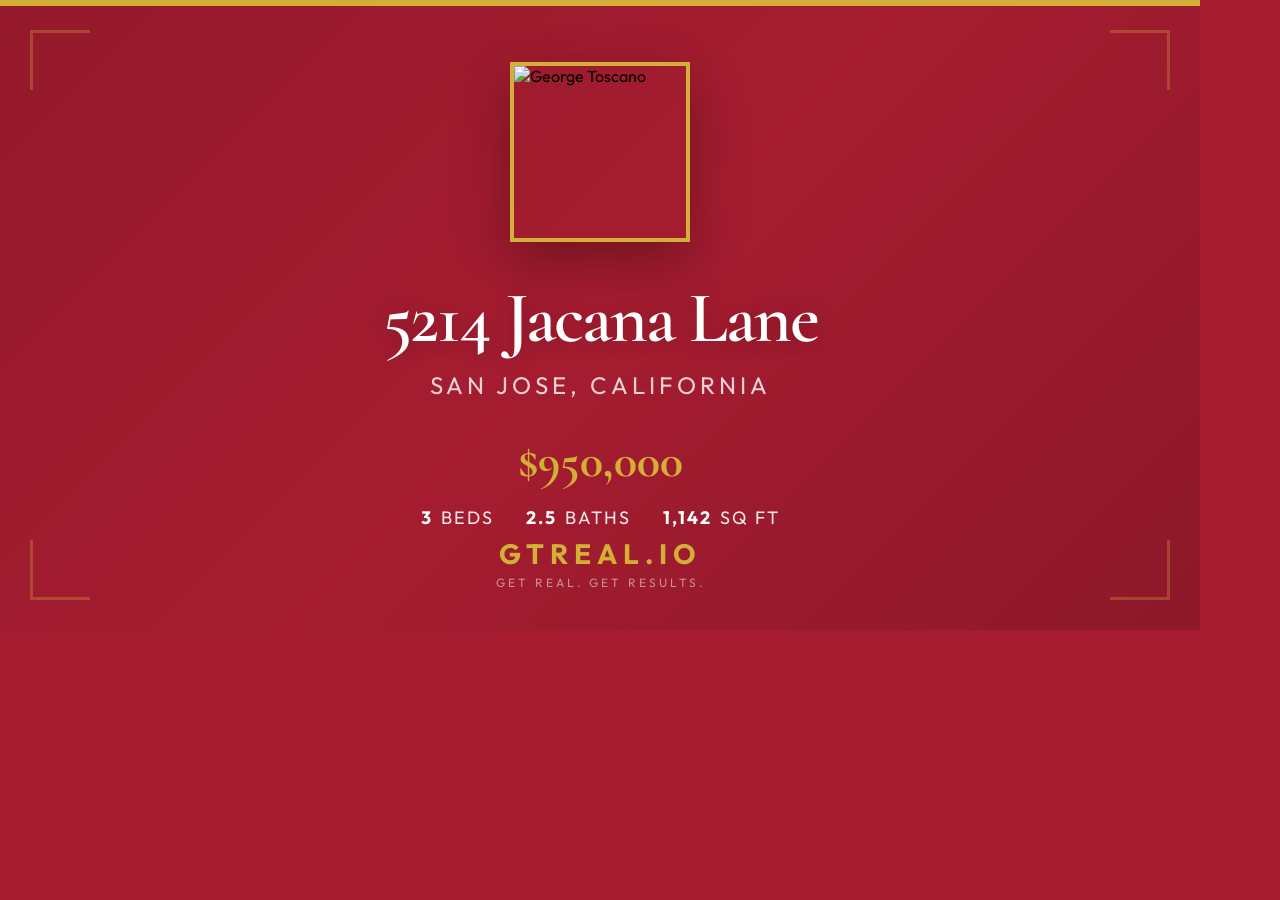
==== frontend/public/og-image.html @ 2ebf5fbe "auto-commit for e086c2da-50cc-4837-908b-cd1df7fe6bb3" ====
<!DOCTYPE html>
<html lang="en">
<head>
    <meta charset="UTF-8">
    <meta name="viewport" content="width=1200, height=630">
    <title>OG Image Generator</title>
    <link href="https://fonts.googleapis.com/css2?family=Cormorant+Garamond:wght@400;500;600;700&family=Outfit:wght@300;400;500;600;700&display=swap" rel="stylesheet">
    <style>
        * {
            margin: 0;
            padding: 0;
            box-sizing: border-box;
        }
        body {
            width: 1200px;
            height: 630px;
            background: #A51C30;
            font-family: 'Outfit', sans-serif;
            display: flex;
            flex-direction: column;
            align-items: center;
            justify-content: center;
            position: relative;
            overflow: hidden;
        }
        
        /* Subtle pattern overlay */
        body::before {
            content: '';
            position: absolute;
            inset: 0;
            background: linear-gradient(135deg, rgba(0,0,0,0.1) 0%, transparent 50%, rgba(0,0,0,0.15) 100%);
            pointer-events: none;
        }
        
        /* Gold accent line at top */
        .gold-line {
            position: absolute;
            top: 0;
            left: 0;
            right: 0;
            height: 6px;
            background: #D4AF37;
        }
        
        /* Main content */
        .content {
            display: flex;
            flex-direction: column;
            align-items: center;
            z-index: 1;
        }
        
        /* Headshot container */
        .headshot-container {
            width: 180px;
            height: 180px;
            border: 4px solid #D4AF37;
            overflow: hidden;
            margin-bottom: 32px;
            box-shadow: 0 20px 50px rgba(0,0,0,0.3);
        }
        
        .headshot {
            width: 100%;
            height: 100%;
            object-fit: cover;
            object-position: top;
        }
        
        /* Address */
        .address {
            font-family: 'Cormorant Garamond', serif;
            font-size: 72px;
            font-weight: 600;
            color: white;
            letter-spacing: -2px;
            margin-bottom: 8px;
            text-shadow: 0 2px 20px rgba(0,0,0,0.2);
        }
        
        .city {
            font-size: 24px;
            color: rgba(255,255,255,0.8);
            letter-spacing: 4px;
            text-transform: uppercase;
            margin-bottom: 32px;
        }
        
        /* Price tag */
        .price {
            font-family: 'Cormorant Garamond', serif;
            font-size: 48px;
            font-weight: 700;
            color: #D4AF37;
            margin-bottom: 16px;
        }
        
        /* Stats */
        .stats {
            display: flex;
            gap: 32px;
            color: rgba(255,255,255,0.9);
            font-size: 18px;
            letter-spacing: 2px;
            text-transform: uppercase;
            margin-bottom: 40px;
        }
        
        .stat {
            display: flex;
            align-items: center;
            gap: 8px;
        }
        
        .stat-value {
            font-weight: 700;
            color: white;
        }
        
        /* GT Real branding */
        .gtreal {
            position: absolute;
            bottom: 40px;
            display: flex;
            flex-direction: column;
            align-items: center;
        }
        
        .gtreal-name {
            font-size: 28px;
            font-weight: 700;
            color: #D4AF37;
            letter-spacing: 6px;
            text-transform: uppercase;
        }
        
        .gtreal-tagline {
            font-size: 12px;
            color: rgba(255,255,255,0.5);
            letter-spacing: 3px;
            text-transform: uppercase;
            margin-top: 4px;
        }
        
        /* Corner accents */
        .corner {
            position: absolute;
            width: 60px;
            height: 60px;
            border: 3px solid rgba(212,175,55,0.3);
        }
        .corner-tl { top: 30px; left: 30px; border-right: none; border-bottom: none; }
        .corner-tr { top: 30px; right: 30px; border-left: none; border-bottom: none; }
        .corner-bl { bottom: 30px; left: 30px; border-right: none; border-top: none; }
        .corner-br { bottom: 30px; right: 30px; border-left: none; border-top: none; }
    </style>
</head>
<body>
    <div class="gold-line"></div>
    <div class="corner corner-tl"></div>
    <div class="corner corner-tr"></div>
    <div class="corner corner-bl"></div>
    <div class="corner corner-br"></div>
    
    <div class="content">
        <div class="headshot-container">
            <img class="headshot" src="https://customer-assets.emergentagent.com/job_luxury-home-showcase-1/artifacts/sc55xg76_image.png" alt="George Toscano">
        </div>
        
        <div class="address">5214 Jacana Lane</div>
        <div class="city">San Jose, California</div>
        
        <div class="price">$950,000</div>
        
        <div class="stats">
            <div class="stat"><span class="stat-value">3</span> Beds</div>
            <div class="stat"><span class="stat-value">2.5</span> Baths</div>
            <div class="stat"><span class="stat-value">1,142</span> Sq Ft</div>
        </div>
    </div>
    
    <div class="gtreal">
        <div class="gtreal-name">GTREAL.IO</div>
        <div class="gtreal-tagline">Get Real. Get Results.</div>
    </div>
</body>
</html>
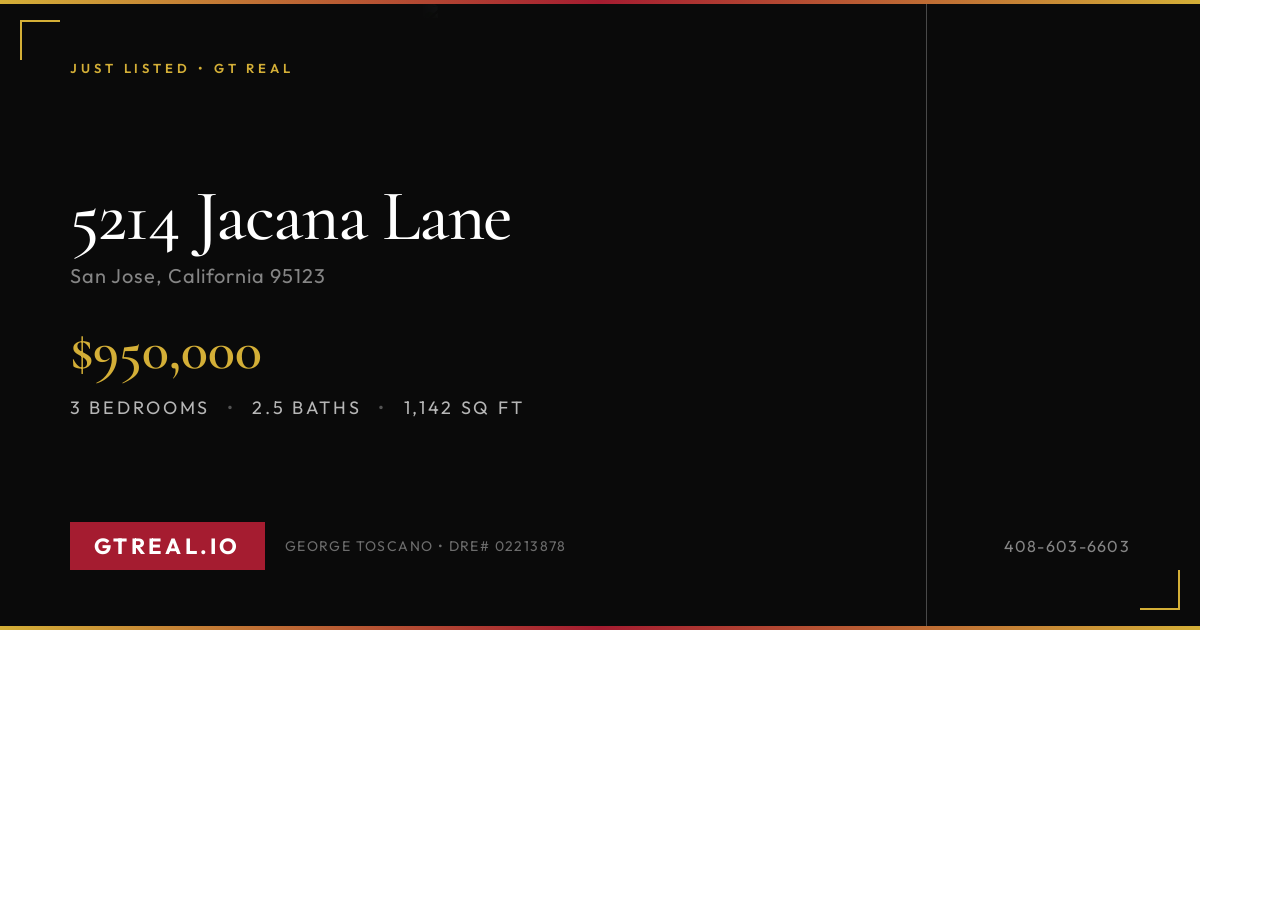
==== commit 0dcfe2a4: "auto-commit for 9723decc-9f2f-4604-8bcc-d53b08c2784b" ====
--- a/frontend/public/og-image.html
+++ b/frontend/public/og-image.html
@@ -1,188 +1,229 @@
 <!DOCTYPE html>
-<html lang="en">
+<html>
 <head>
-    <meta charset="UTF-8">
-    <meta name="viewport" content="width=1200, height=630">
-    <title>OG Image Generator</title>
-    <link href="https://fonts.googleapis.com/css2?family=Cormorant+Garamond:wght@400;500;600;700&family=Outfit:wght@300;400;500;600;700&display=swap" rel="stylesheet">
-    <style>
-        * {
-            margin: 0;
-            padding: 0;
-            box-sizing: border-box;
-        }
-        body {
-            width: 1200px;
-            height: 630px;
-            background: #A51C30;
-            font-family: 'Outfit', sans-serif;
-            display: flex;
-            flex-direction: column;
-            align-items: center;
-            justify-content: center;
-            position: relative;
-            overflow: hidden;
-        }
-        
-        /* Subtle pattern overlay */
-        body::before {
-            content: '';
-            position: absolute;
-            inset: 0;
-            background: linear-gradient(135deg, rgba(0,0,0,0.1) 0%, transparent 50%, rgba(0,0,0,0.15) 100%);
-            pointer-events: none;
-        }
-        
-        /* Gold accent line at top */
-        .gold-line {
-            position: absolute;
-            top: 0;
-            left: 0;
-            right: 0;
-            height: 6px;
-            background: #D4AF37;
-        }
-        
-        /* Main content */
-        .content {
-            display: flex;
-            flex-direction: column;
-            align-items: center;
-            z-index: 1;
-        }
-        
-        /* Headshot container */
-        .headshot-container {
-            width: 180px;
-            height: 180px;
-            border: 4px solid #D4AF37;
-            overflow: hidden;
-            margin-bottom: 32px;
-            box-shadow: 0 20px 50px rgba(0,0,0,0.3);
-        }
-        
-        .headshot {
-            width: 100%;
-            height: 100%;
-            object-fit: cover;
-            object-position: top;
-        }
-        
-        /* Address */
-        .address {
-            font-family: 'Cormorant Garamond', serif;
-            font-size: 72px;
-            font-weight: 600;
-            color: white;
-            letter-spacing: -2px;
-            margin-bottom: 8px;
-            text-shadow: 0 2px 20px rgba(0,0,0,0.2);
-        }
-        
-        .city {
-            font-size: 24px;
-            color: rgba(255,255,255,0.8);
-            letter-spacing: 4px;
-            text-transform: uppercase;
-            margin-bottom: 32px;
-        }
-        
-        /* Price tag */
-        .price {
-            font-family: 'Cormorant Garamond', serif;
-            font-size: 48px;
-            font-weight: 700;
-            color: #D4AF37;
-            margin-bottom: 16px;
-        }
-        
-        /* Stats */
-        .stats {
-            display: flex;
-            gap: 32px;
-            color: rgba(255,255,255,0.9);
-            font-size: 18px;
-            letter-spacing: 2px;
-            text-transform: uppercase;
-            margin-bottom: 40px;
-        }
-        
-        .stat {
-            display: flex;
-            align-items: center;
-            gap: 8px;
-        }
-        
-        .stat-value {
-            font-weight: 700;
-            color: white;
-        }
-        
-        /* GT Real branding */
-        .gtreal {
-            position: absolute;
-            bottom: 40px;
-            display: flex;
-            flex-direction: column;
-            align-items: center;
-        }
-        
-        .gtreal-name {
-            font-size: 28px;
-            font-weight: 700;
-            color: #D4AF37;
-            letter-spacing: 6px;
-            text-transform: uppercase;
-        }
-        
-        .gtreal-tagline {
-            font-size: 12px;
-            color: rgba(255,255,255,0.5);
-            letter-spacing: 3px;
-            text-transform: uppercase;
-            margin-top: 4px;
-        }
-        
-        /* Corner accents */
-        .corner {
-            position: absolute;
-            width: 60px;
-            height: 60px;
-            border: 3px solid rgba(212,175,55,0.3);
-        }
-        .corner-tl { top: 30px; left: 30px; border-right: none; border-bottom: none; }
-        .corner-tr { top: 30px; right: 30px; border-left: none; border-bottom: none; }
-        .corner-bl { bottom: 30px; left: 30px; border-right: none; border-top: none; }
-        .corner-br { bottom: 30px; right: 30px; border-left: none; border-top: none; }
-    </style>
+<meta charset="utf-8">
+<style>
+  @import url('https://fonts.googleapis.com/css2?family=Cormorant+Garamond:wght@400;500;600;700&family=Outfit:wght@300;400;500;600;700&display=swap');
+  
+  * { margin: 0; padding: 0; box-sizing: border-box; }
+  
+  body {
+    width: 1200px;
+    height: 630px;
+    overflow: hidden;
+    font-family: 'Outfit', sans-serif;
+  }
+  
+  .card {
+    width: 1200px;
+    height: 630px;
+    background: #0A0A0A;
+    display: flex;
+    position: relative;
+    overflow: hidden;
+  }
+  
+  /* Background property image - right side, faded */
+  .bg-image {
+    position: absolute;
+    right: 0;
+    top: 0;
+    width: 65%;
+    height: 100%;
+    object-fit: cover;
+    opacity: 0.35;
+    mask-image: linear-gradient(to right, transparent 0%, black 30%);
+    -webkit-mask-image: linear-gradient(to right, transparent 0%, black 30%);
+  }
+  
+  /* Gold accent line - top */
+  .gold-line-top {
+    position: absolute;
+    top: 0;
+    left: 0;
+    right: 0;
+    height: 4px;
+    background: linear-gradient(90deg, #D4AF37, #A51C30, #D4AF37);
+  }
+  
+  /* Gold accent line - bottom */
+  .gold-line-bottom {
+    position: absolute;
+    bottom: 0;
+    left: 0;
+    right: 0;
+    height: 4px;
+    background: linear-gradient(90deg, #D4AF37, #A51C30, #D4AF37);
+  }
+  
+  /* Content */
+  .content {
+    position: relative;
+    z-index: 2;
+    padding: 60px 70px;
+    display: flex;
+    flex-direction: column;
+    justify-content: space-between;
+    height: 100%;
+    width: 100%;
+  }
+  
+  /* Top section */
+  .top-label {
+    font-family: 'Outfit', sans-serif;
+    font-size: 13px;
+    letter-spacing: 0.3em;
+    text-transform: uppercase;
+    color: #D4AF37;
+    font-weight: 600;
+  }
+  
+  /* Middle section */
+  .middle {
+    flex: 1;
+    display: flex;
+    flex-direction: column;
+    justify-content: center;
+  }
+  
+  .address {
+    font-family: 'Cormorant Garamond', serif;
+    font-size: 72px;
+    font-weight: 500;
+    color: #FFFFFF;
+    line-height: 1.05;
+    letter-spacing: -0.02em;
+    margin-bottom: 8px;
+  }
+  
+  .city {
+    font-family: 'Outfit', sans-serif;
+    font-size: 20px;
+    color: rgba(255,255,255,0.5);
+    letter-spacing: 0.05em;
+    margin-bottom: 28px;
+  }
+  
+  .price {
+    font-family: 'Cormorant Garamond', serif;
+    font-size: 56px;
+    font-weight: 600;
+    color: #D4AF37;
+    margin-bottom: 12px;
+  }
+  
+  .stats {
+    font-family: 'Outfit', sans-serif;
+    font-size: 18px;
+    color: rgba(255,255,255,0.7);
+    letter-spacing: 0.15em;
+    text-transform: uppercase;
+  }
+  
+  .stats span {
+    color: rgba(255,255,255,0.3);
+    margin: 0 10px;
+  }
+  
+  /* Bottom section */
+  .bottom {
+    display: flex;
+    align-items: center;
+    justify-content: space-between;
+  }
+  
+  .agent-info {
+    display: flex;
+    align-items: center;
+    gap: 20px;
+  }
+  
+  .agent-badge {
+    background: #A51C30;
+    padding: 10px 24px;
+    display: inline-block;
+  }
+  
+  .agent-badge p {
+    font-family: 'Outfit', sans-serif;
+    font-size: 22px;
+    font-weight: 700;
+    color: white;
+    letter-spacing: 0.15em;
+  }
+  
+  .agent-name {
+    font-family: 'Outfit', sans-serif;
+    font-size: 14px;
+    color: rgba(255,255,255,0.4);
+    letter-spacing: 0.1em;
+    text-transform: uppercase;
+  }
+  
+  .phone {
+    font-family: 'Outfit', sans-serif;
+    font-size: 16px;
+    color: rgba(255,255,255,0.5);
+    letter-spacing: 0.08em;
+  }
+  
+  /* Decorative corner accents */
+  .corner-tl, .corner-br {
+    position: absolute;
+    width: 40px;
+    height: 40px;
+    z-index: 3;
+  }
+  
+  .corner-tl {
+    top: 20px;
+    left: 20px;
+    border-top: 2px solid #D4AF37;
+    border-left: 2px solid #D4AF37;
+  }
+  
+  .corner-br {
+    bottom: 20px;
+    right: 20px;
+    border-bottom: 2px solid #D4AF37;
+    border-right: 2px solid #D4AF37;
+  }
+</style>
 </head>
 <body>
-    <div class="gold-line"></div>
-    <div class="corner corner-tl"></div>
-    <div class="corner corner-tr"></div>
-    <div class="corner corner-bl"></div>
-    <div class="corner corner-br"></div>
+<div class="card">
+  <!-- Background property photo -->
+  <img class="bg-image" src="https://images.pexels.com/photos/16787444/pexels-photo-16787444.png" alt="">
+  
+  <!-- Gold accent lines -->
+  <div class="gold-line-top"></div>
+  <div class="gold-line-bottom"></div>
+  
+  <!-- Decorative corners -->
+  <div class="corner-tl"></div>
+  <div class="corner-br"></div>
+  
+  <!-- Content -->
+  <div class="content">
+    <div class="top-label">Just Listed &bull; GT Real</div>
     
-    <div class="content">
-        <div class="headshot-container">
-            <img class="headshot" src="https://customer-assets.emergentagent.com/job_luxury-home-showcase-1/artifacts/sc55xg76_image.png" alt="George Toscano">
-        </div>
-        
-        <div class="address">5214 Jacana Lane</div>
-        <div class="city">San Jose, California</div>
-        
-        <div class="price">$950,000</div>
-        
-        <div class="stats">
-            <div class="stat"><span class="stat-value">3</span> Beds</div>
-            <div class="stat"><span class="stat-value">2.5</span> Baths</div>
-            <div class="stat"><span class="stat-value">1,142</span> Sq Ft</div>
-        </div>
+    <div class="middle">
+      <h1 class="address">5214 Jacana Lane</h1>
+      <p class="city">San Jose, California 95123</p>
+      <p class="price">$950,000</p>
+      <p class="stats">3 Bedrooms <span>&bull;</span> 2.5 Baths <span>&bull;</span> 1,142 Sq Ft</p>
     </div>
     
-    <div class="gtreal">
-        <div class="gtreal-name">GTREAL.IO</div>
-        <div class="gtreal-tagline">Get Real. Get Results.</div>
+    <div class="bottom">
+      <div class="agent-info">
+        <div class="agent-badge"><p>GTREAL.IO</p></div>
+        <div>
+          <p class="agent-name">George Toscano &bull; DRE# 02213878</p>
+        </div>
+      </div>
+      <p class="phone">408-603-6603</p>
     </div>
+  </div>
+</div>
 </body>
 </html>
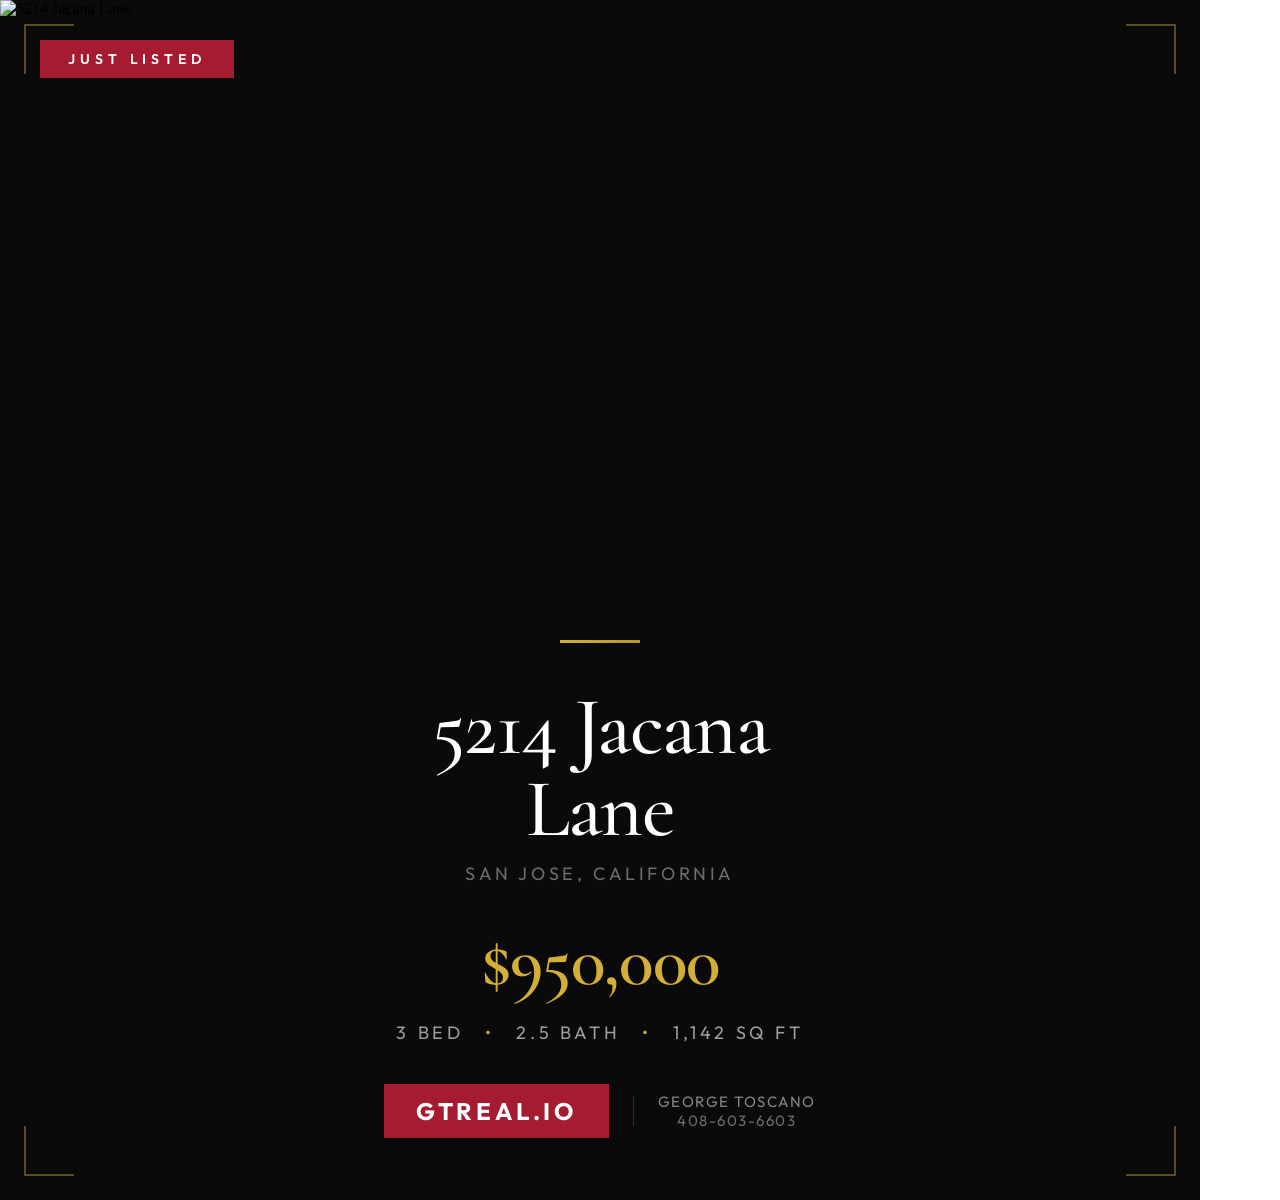
==== commit 45d2240a: "auto-commit for caadc97e-e272-45af-9162-719d06124577" ====
--- a/frontend/public/og-image.html
+++ b/frontend/public/og-image.html
@@ -9,219 +9,215 @@
   
   body {
     width: 1200px;
-    height: 630px;
+    height: 1200px;
     overflow: hidden;
-    font-family: 'Outfit', sans-serif;
   }
   
   .card {
     width: 1200px;
-    height: 630px;
+    height: 1200px;
     background: #0A0A0A;
+    position: relative;
+    overflow: hidden;
     display: flex;
-    position: relative;
+    flex-direction: column;
+  }
+  
+  /* Property photo - top half */
+  .photo-section {
+    position: relative;
+    width: 100%;
+    height: 55%;
     overflow: hidden;
   }
   
-  /* Background property image - right side, faded */
-  .bg-image {
-    position: absolute;
-    right: 0;
-    top: 0;
-    width: 65%;
+  .photo-section img {
+    width: 100%;
     height: 100%;
     object-fit: cover;
-    opacity: 0.35;
-    mask-image: linear-gradient(to right, transparent 0%, black 30%);
-    -webkit-mask-image: linear-gradient(to right, transparent 0%, black 30%);
-  }
-  
-  /* Gold accent line - top */
-  .gold-line-top {
-    position: absolute;
-    top: 0;
-    left: 0;
-    right: 0;
-    height: 4px;
-    background: linear-gradient(90deg, #D4AF37, #A51C30, #D4AF37);
-  }
-  
-  /* Gold accent line - bottom */
-  .gold-line-bottom {
+  }
+  
+  /* Gradient fade from photo into dark */
+  .photo-fade {
     position: absolute;
     bottom: 0;
     left: 0;
     right: 0;
-    height: 4px;
-    background: linear-gradient(90deg, #D4AF37, #A51C30, #D4AF37);
-  }
-  
-  /* Content */
+    height: 50%;
+    background: linear-gradient(to bottom, transparent, #0A0A0A);
+  }
+  
+  /* Gold accent line */
+  .gold-divider {
+    width: 80px;
+    height: 3px;
+    background: linear-gradient(90deg, #D4AF37, #B8942E);
+    margin: 0 auto;
+    position: relative;
+    z-index: 5;
+    margin-top: -20px;
+  }
+  
+  /* "Just Listed" badge floating on photo */
+  .badge {
+    position: absolute;
+    top: 40px;
+    left: 40px;
+    z-index: 5;
+    background: #A51C30;
+    padding: 10px 28px;
+  }
+  
+  .badge p {
+    font-family: 'Outfit', sans-serif;
+    font-size: 14px;
+    letter-spacing: 0.35em;
+    text-transform: uppercase;
+    color: white;
+    font-weight: 600;
+  }
+  
+  /* Content section - bottom half */
   .content {
-    position: relative;
-    z-index: 2;
-    padding: 60px 70px;
-    display: flex;
-    flex-direction: column;
-    justify-content: space-between;
-    height: 100%;
-    width: 100%;
-  }
-  
-  /* Top section */
-  .top-label {
-    font-family: 'Outfit', sans-serif;
-    font-size: 13px;
-    letter-spacing: 0.3em;
-    text-transform: uppercase;
-    color: #D4AF37;
-    font-weight: 600;
-  }
-  
-  /* Middle section */
-  .middle {
     flex: 1;
     display: flex;
     flex-direction: column;
+    align-items: center;
     justify-content: center;
+    text-align: center;
+    padding: 30px 60px 50px;
+    position: relative;
+    z-index: 2;
   }
   
   .address {
     font-family: 'Cormorant Garamond', serif;
-    font-size: 72px;
+    font-size: 82px;
     font-weight: 500;
     color: #FFFFFF;
-    line-height: 1.05;
+    line-height: 1.0;
     letter-spacing: -0.02em;
-    margin-bottom: 8px;
+    margin-bottom: 12px;
   }
   
   .city {
     font-family: 'Outfit', sans-serif;
-    font-size: 20px;
-    color: rgba(255,255,255,0.5);
-    letter-spacing: 0.05em;
-    margin-bottom: 28px;
+    font-size: 18px;
+    color: rgba(255,255,255,0.4);
+    letter-spacing: 0.2em;
+    text-transform: uppercase;
+    margin-bottom: 32px;
   }
   
   .price {
     font-family: 'Cormorant Garamond', serif;
-    font-size: 56px;
+    font-size: 72px;
     font-weight: 600;
     color: #D4AF37;
-    margin-bottom: 12px;
+    margin-bottom: 16px;
+    letter-spacing: -0.01em;
   }
   
   .stats {
     font-family: 'Outfit', sans-serif;
     font-size: 18px;
-    color: rgba(255,255,255,0.7);
-    letter-spacing: 0.15em;
-    text-transform: uppercase;
-  }
-  
-  .stats span {
-    color: rgba(255,255,255,0.3);
-    margin: 0 10px;
-  }
-  
-  /* Bottom section */
-  .bottom {
+    color: rgba(255,255,255,0.6);
+    letter-spacing: 0.2em;
+    text-transform: uppercase;
+    margin-bottom: 40px;
+  }
+  
+  .stats .dot {
+    color: #D4AF37;
+    margin: 0 14px;
+  }
+  
+  /* Bottom branding bar */
+  .branding {
     display: flex;
     align-items: center;
-    justify-content: space-between;
-  }
-  
-  .agent-info {
-    display: flex;
-    align-items: center;
-    gap: 20px;
-  }
-  
-  .agent-badge {
+    gap: 24px;
+  }
+  
+  .brand-badge {
     background: #A51C30;
-    padding: 10px 24px;
-    display: inline-block;
-  }
-  
-  .agent-badge p {
-    font-family: 'Outfit', sans-serif;
-    font-size: 22px;
+    padding: 12px 32px;
+  }
+  
+  .brand-badge p {
+    font-family: 'Outfit', sans-serif;
+    font-size: 24px;
     font-weight: 700;
     color: white;
     letter-spacing: 0.15em;
   }
   
+  .brand-separator {
+    width: 1px;
+    height: 30px;
+    background: rgba(255,255,255,0.15);
+  }
+  
   .agent-name {
     font-family: 'Outfit', sans-serif;
-    font-size: 14px;
+    font-size: 15px;
+    color: rgba(255,255,255,0.5);
+    letter-spacing: 0.1em;
+    text-transform: uppercase;
+  }
+  
+  .phone {
+    font-family: 'Outfit', sans-serif;
+    font-size: 15px;
     color: rgba(255,255,255,0.4);
     letter-spacing: 0.1em;
-    text-transform: uppercase;
-  }
-  
-  .phone {
-    font-family: 'Outfit', sans-serif;
-    font-size: 16px;
-    color: rgba(255,255,255,0.5);
-    letter-spacing: 0.08em;
-  }
-  
-  /* Decorative corner accents */
-  .corner-tl, .corner-br {
+  }
+  
+  /* Decorative corners */
+  .corner {
     position: absolute;
-    width: 40px;
-    height: 40px;
-    z-index: 3;
-  }
-  
-  .corner-tl {
-    top: 20px;
-    left: 20px;
-    border-top: 2px solid #D4AF37;
-    border-left: 2px solid #D4AF37;
-  }
-  
-  .corner-br {
-    bottom: 20px;
-    right: 20px;
-    border-bottom: 2px solid #D4AF37;
-    border-right: 2px solid #D4AF37;
-  }
+    width: 50px;
+    height: 50px;
+    z-index: 10;
+  }
+  .corner-tl { top: 24px; left: 24px; border-top: 2px solid rgba(212,175,55,0.4); border-left: 2px solid rgba(212,175,55,0.4); }
+  .corner-tr { top: 24px; right: 24px; border-top: 2px solid rgba(212,175,55,0.4); border-right: 2px solid rgba(212,175,55,0.4); }
+  .corner-bl { bottom: 24px; left: 24px; border-bottom: 2px solid rgba(212,175,55,0.4); border-left: 2px solid rgba(212,175,55,0.4); }
+  .corner-br { bottom: 24px; right: 24px; border-bottom: 2px solid rgba(212,175,55,0.4); border-right: 2px solid rgba(212,175,55,0.4); }
 </style>
 </head>
 <body>
 <div class="card">
-  <!-- Background property photo -->
-  <img class="bg-image" src="https://images.pexels.com/photos/16787444/pexels-photo-16787444.png" alt="">
-  
-  <!-- Gold accent lines -->
-  <div class="gold-line-top"></div>
-  <div class="gold-line-bottom"></div>
-  
   <!-- Decorative corners -->
-  <div class="corner-tl"></div>
-  <div class="corner-br"></div>
+  <div class="corner corner-tl"></div>
+  <div class="corner corner-tr"></div>
+  <div class="corner corner-bl"></div>
+  <div class="corner corner-br"></div>
+  
+  <!-- Property Photo - Top Half -->
+  <div class="photo-section">
+    <div class="badge"><p>Just Listed</p></div>
+    <img src="https://images.pexels.com/photos/16787444/pexels-photo-16787444.png" alt="5214 Jacana Lane">
+    <div class="photo-fade"></div>
+  </div>
+  
+  <!-- Gold Divider -->
+  <div class="gold-divider"></div>
   
   <!-- Content -->
   <div class="content">
-    <div class="top-label">Just Listed &bull; GT Real</div>
+    <h1 class="address">5214 Jacana<br>Lane</h1>
+    <p class="city">San Jose, California</p>
+    <p class="price">$950,000</p>
+    <p class="stats">3 Bed <span class="dot">&bull;</span> 2.5 Bath <span class="dot">&bull;</span> 1,142 Sq Ft</p>
     
-    <div class="middle">
-      <h1 class="address">5214 Jacana Lane</h1>
-      <p class="city">San Jose, California 95123</p>
-      <p class="price">$950,000</p>
-      <p class="stats">3 Bedrooms <span>&bull;</span> 2.5 Baths <span>&bull;</span> 1,142 Sq Ft</p>
-    </div>
-    
-    <div class="bottom">
-      <div class="agent-info">
-        <div class="agent-badge"><p>GTREAL.IO</p></div>
-        <div>
-          <p class="agent-name">George Toscano &bull; DRE# 02213878</p>
-        </div>
+    <div class="branding">
+      <div class="brand-badge"><p>GTREAL.IO</p></div>
+      <div class="brand-separator"></div>
+      <div>
+        <p class="agent-name">George Toscano</p>
+        <p class="phone">408-603-6603</p>
       </div>
-      <p class="phone">408-603-6603</p>
     </div>
   </div>
 </div>
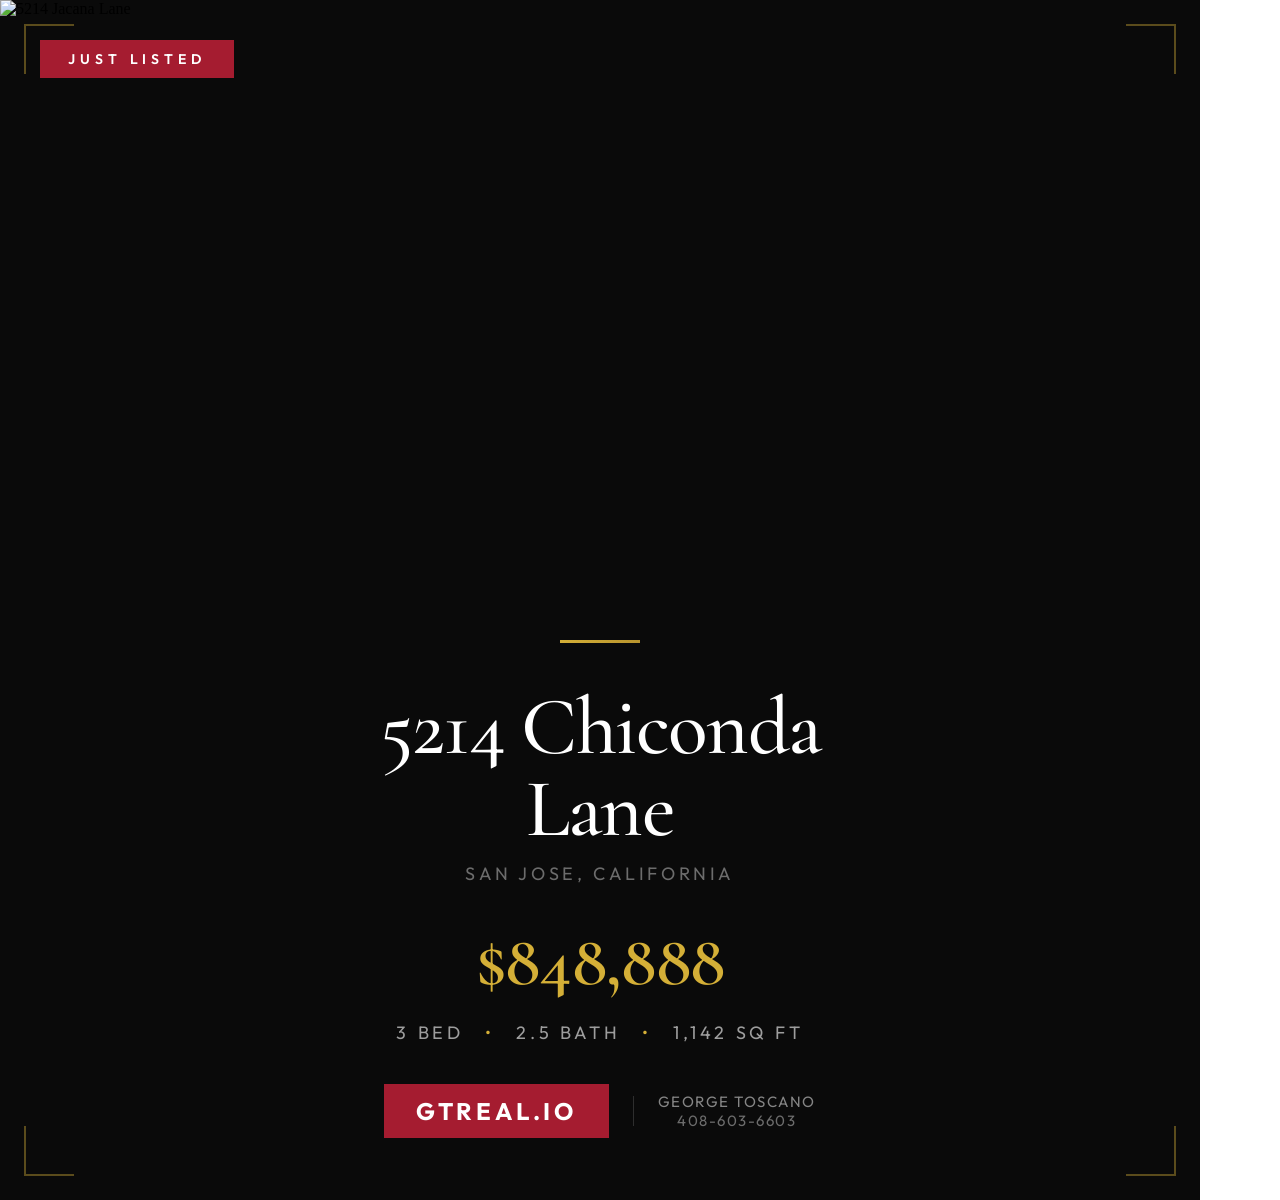
==== commit 6a61a86f: "auto-commit for 364b5a79-0a66-4e9d-a1fb-2c16a52f2c22" ====
--- a/frontend/public/og-image.html
+++ b/frontend/public/og-image.html
@@ -197,7 +197,7 @@
   <!-- Property Photo - Top Half -->
   <div class="photo-section">
     <div class="badge"><p>Just Listed</p></div>
-    <img src="https://images.pexels.com/photos/16787444/pexels-photo-16787444.png" alt="5214 Jacana Lane">
+    <img src="https://customer-assets.emergentagent.com/job_luxury-home-showcase-1/artifacts/9eaxu7ts_eaf224eb1751e8f11ed9d12eed9b2e95-cc_ft_768.webp" alt="5214 Jacana Lane">
     <div class="photo-fade"></div>
   </div>
   
@@ -206,9 +206,9 @@
   
   <!-- Content -->
   <div class="content">
-    <h1 class="address">5214 Jacana<br>Lane</h1>
+    <h1 class="address">5214 Chiconda<br>Lane</h1>
     <p class="city">San Jose, California</p>
-    <p class="price">$950,000</p>
+    <p class="price">$848,888</p>
     <p class="stats">3 Bed <span class="dot">&bull;</span> 2.5 Bath <span class="dot">&bull;</span> 1,142 Sq Ft</p>
     
     <div class="branding">
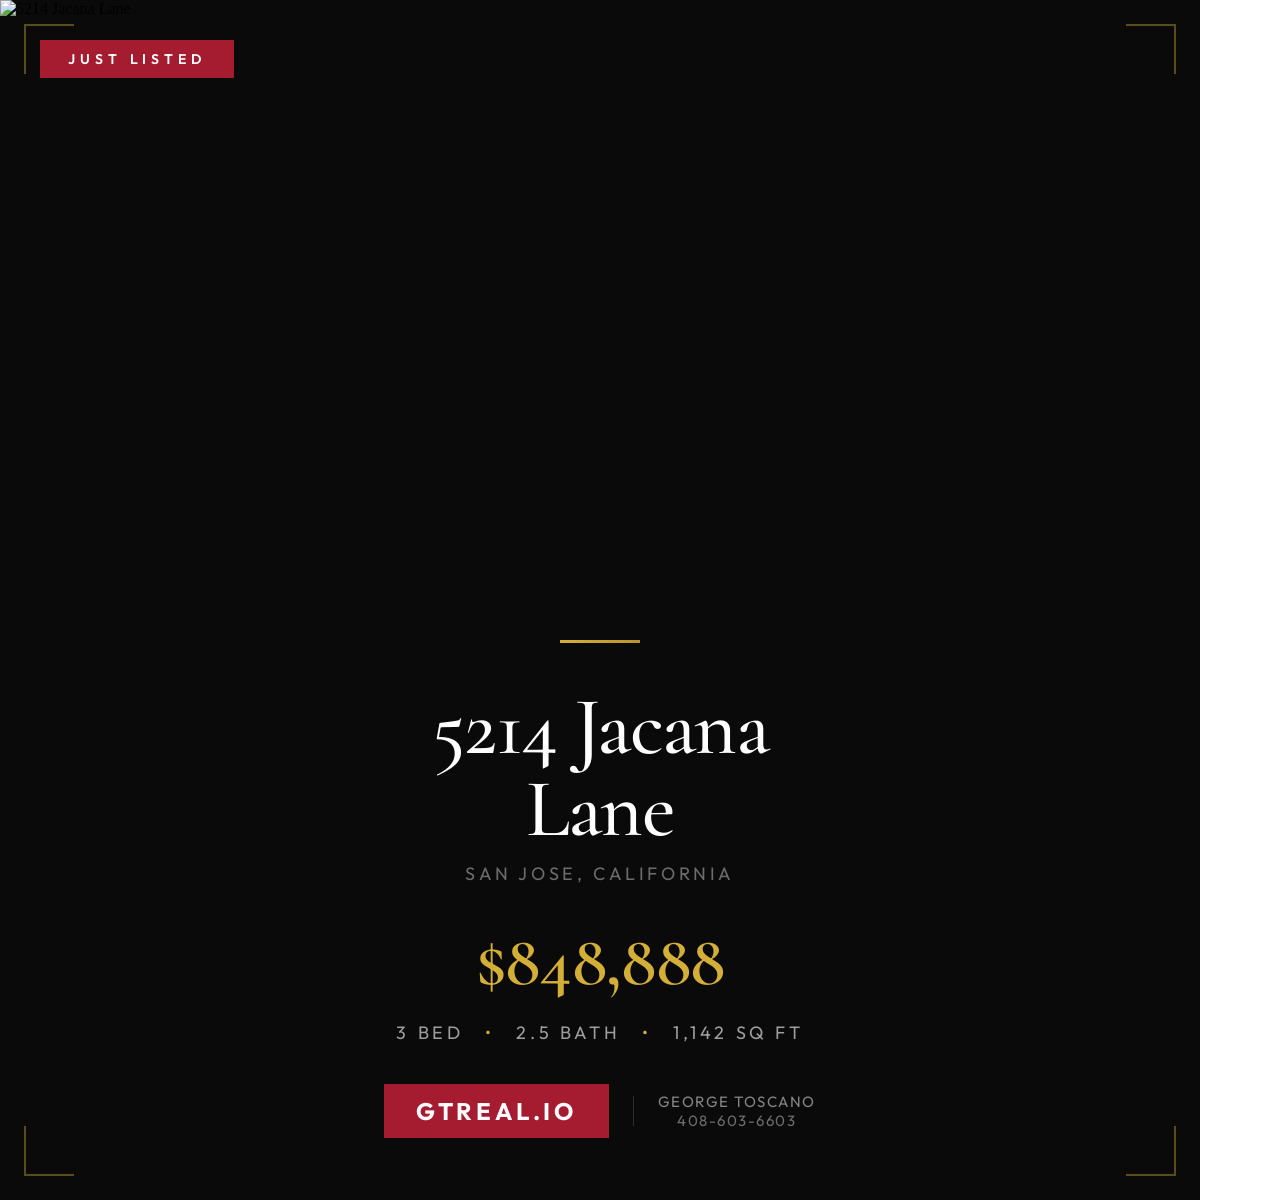
==== commit f36fcf26: "auto-commit for 86ce23bb-8762-4ff2-8c45-4582ea578e33" ====
--- a/frontend/public/og-image.html
+++ b/frontend/public/og-image.html
@@ -206,7 +206,7 @@
   
   <!-- Content -->
   <div class="content">
-    <h1 class="address">5214 Chiconda<br>Lane</h1>
+    <h1 class="address">5214 Jacana<br>Lane</h1>
     <p class="city">San Jose, California</p>
     <p class="price">$848,888</p>
     <p class="stats">3 Bed <span class="dot">&bull;</span> 2.5 Bath <span class="dot">&bull;</span> 1,142 Sq Ft</p>
